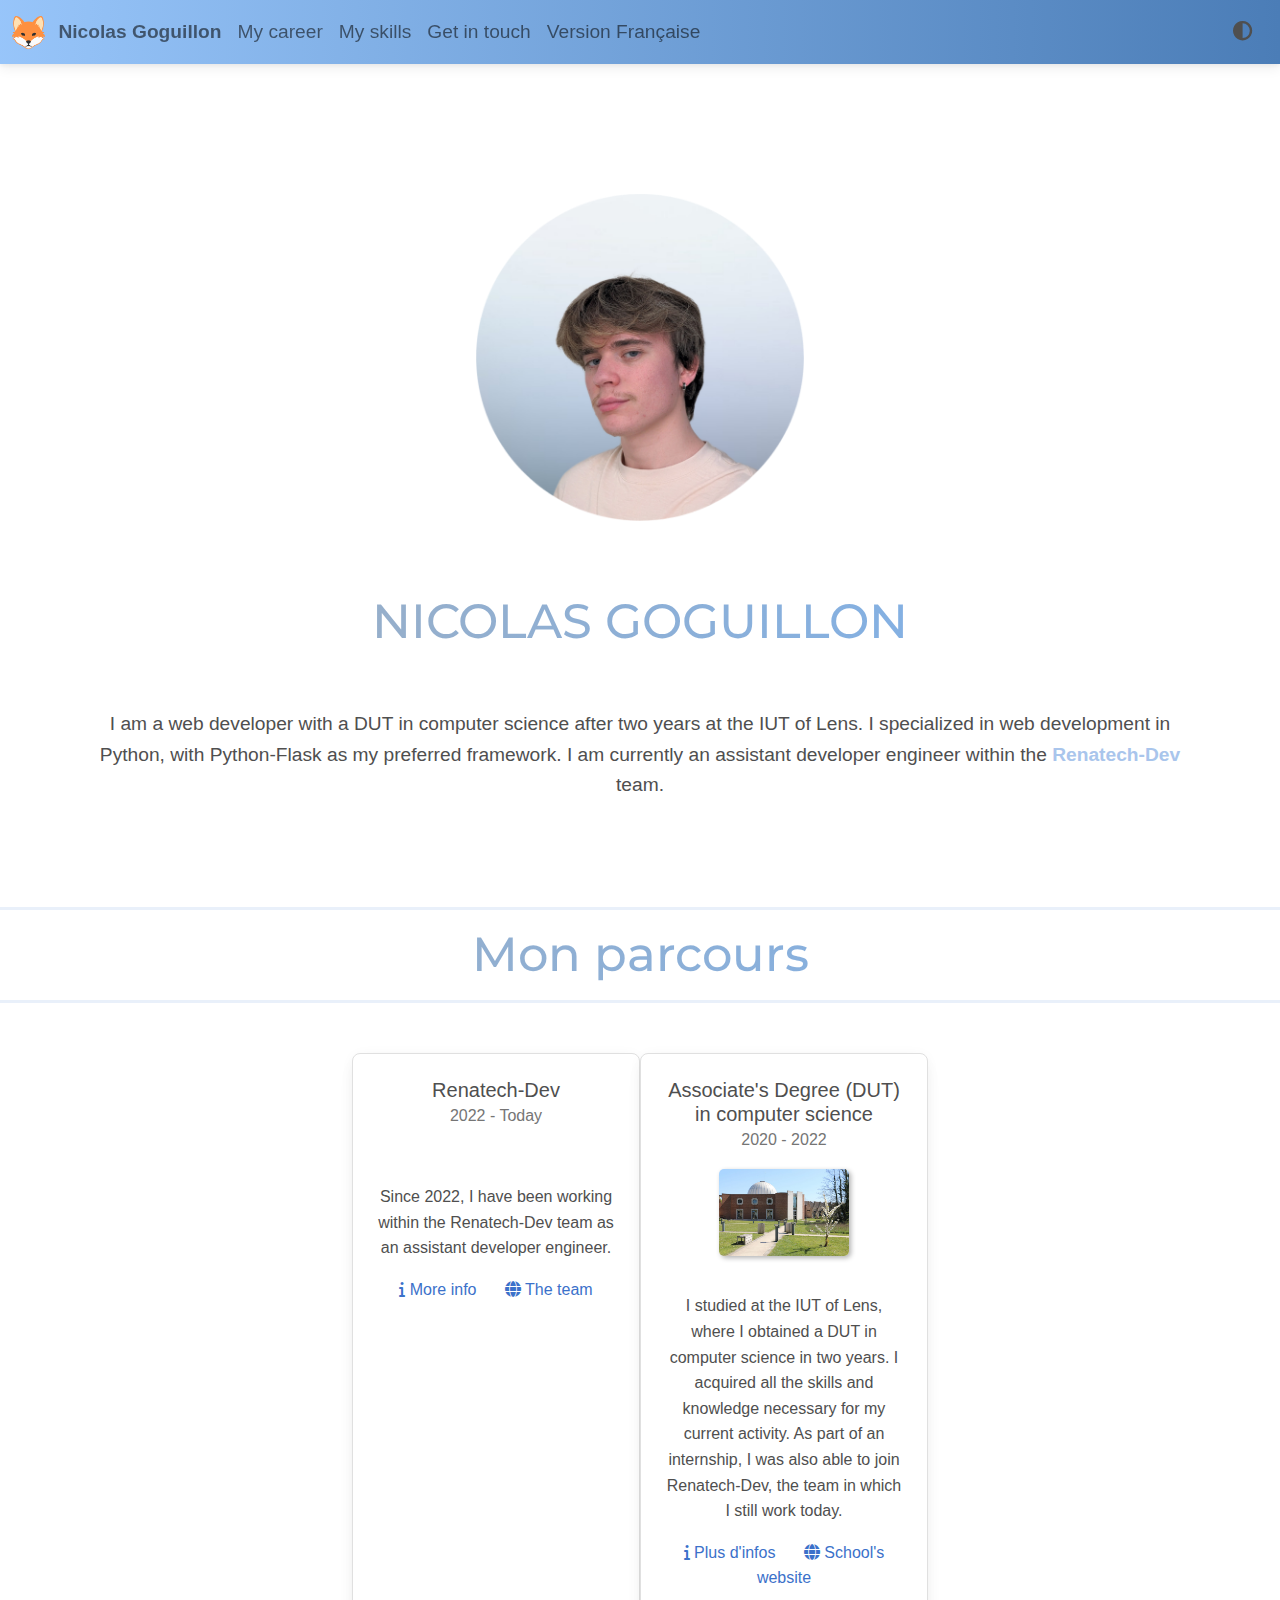
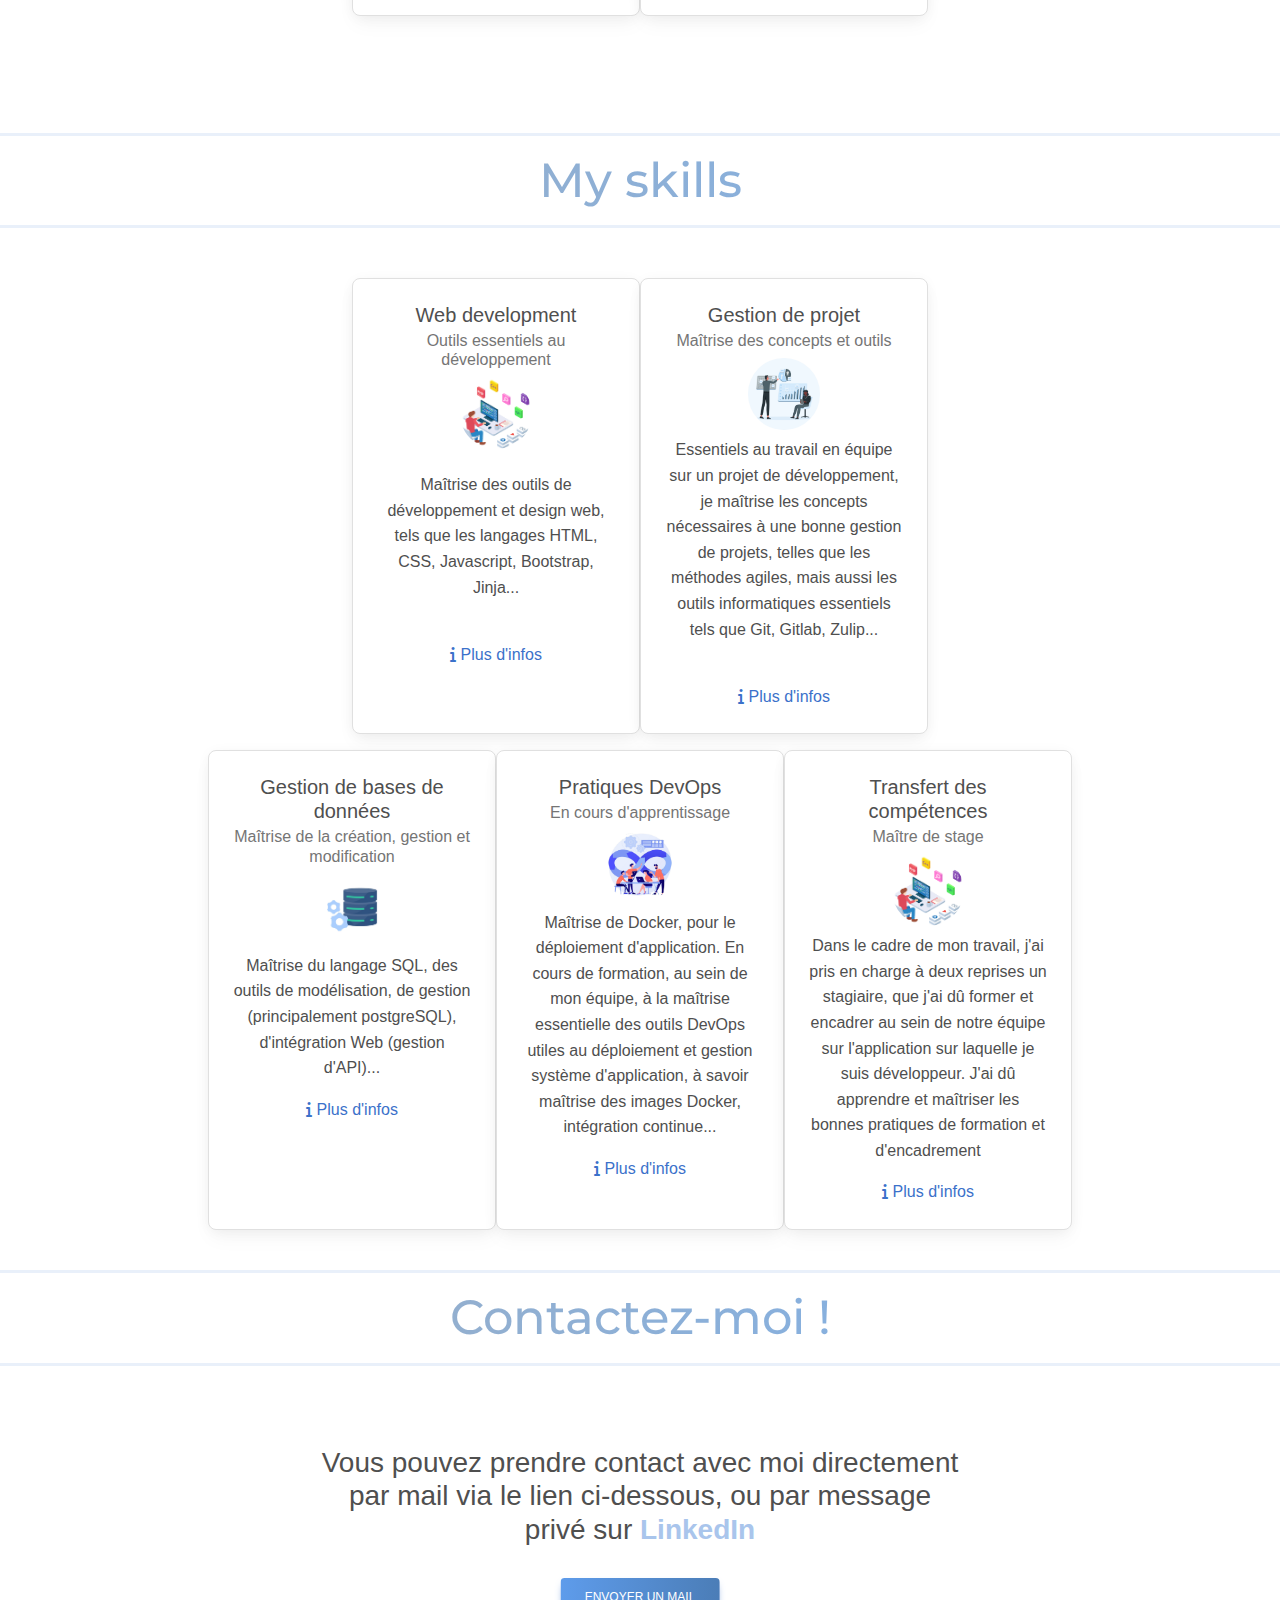
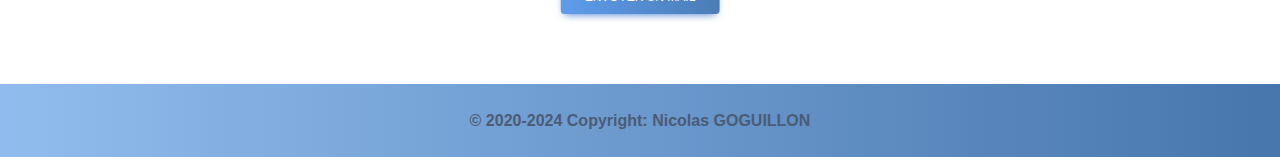
==== english.html @ 95975f34 "locked english" ====
<!doctype html>
<html lang="en">
<head>
    
        <!-- Required meta tags -->
        <meta charset="utf-8">
        <meta name="viewport" content="width=device-width, initial-scale=1, shrink-to-fit=no">
        <link rel="shortcut icon" type="image/x-icon" href="/portfolio/images/iconfox1.png">
        <link rel="stylesheet" type="text/css" href="/portfolio/static/css/index.css">
        <link rel="preconnect" href="https://fonts.googleapis.com">
        <link rel="preconnect" href="https://fonts.gstatic.com" crossorigin>
        <link href="https://fonts.googleapis.com/css2?family=Montserrat&display=swap" rel="stylesheet">


        
            <!-- Bootstrap CSS -->
            <link rel="stylesheet" href="https://cdn.jsdelivr.net/npm/bootstrap@4.6.1/dist/css/bootstrap.min.css" integrity="sha384-zCbKRCUGaJDkqS1kPbPd7TveP5iyJE0EjAuZQTgFLD2ylzuqKfdKlfG/eSrtxUkn" crossorigin="anonymous">
            <link rel="stylesheet" href="https://cdnjs.cloudflare.com/ajax/libs/font-awesome/6.0.0/css/all.min.css"/>
            <link rel="stylesheet" id="cssCaller" href="/portfolio/static/css/mdb.min.css"/>

            <script>
                function getPreferredColorScheme() {
                    var elements = document.getElementsByClassName("color-list");

                    if (window.matchMedia && window.matchMedia('(prefers-color-scheme: dark)').matches) {
                        return 'dark';
                    } else {
                        return 'light';
                    }
                }

                var colorScheme = getPreferredColorScheme();
                var link = document.getElementById("link-theme");
                if (colorScheme === "dark") {
                    document.getElementById("cssCaller").href = "/portfolio/static/css/mdb.dark.min.css";
                } else {
                    document.getElementById("cssCaller").href = "/portfolio/static/css/mdb.min.css";

                }

            </script>



        

        <title>Nicolas Goguillon</title>
    
</head>
<body>
<!-- Your page content -->

    <!-- Navbar -->
    <nav class="navbar navbar-expand-lg navbar-light bg-light gradient-custom sticky-top ">
        <!-- Container wrapper -->
        <div class="container-fluid">
            <!-- Toggle button -->
            <button
                    class="navbar-toggler"
                    type="button"
                    data-mdb-toggle="collapse"
                    data-mdb-target="#navbarSupportedContent"
                    aria-controls="navbarSupportedContent"
                    aria-expanded="false"
                    aria-label="Toggle navigation"
            >
                <i class="fas fa-bars"></i>
            </button>

            <!-- Collapsible wrapper -->
            <div class="collapse navbar-collapse" id="navbarSupportedContent">
                <!-- Navbar brand -->

                <!-- Left links -->
                <img src="/portfolio/images/iconfox1.png"
                     height="15"
                     alt="MDB Logo"
                     loading="lazy"
                     style="width: 2em; height: auto; padding-right: 5px;"
                />
                <ul class="navbar-nav me-auto mb-2 mb-lg-0">

                    <li class="nav-item">
                        <a class="nav-link" href="#" style="font-weight: bold">Nicolas Goguillon</a>
                    </li>
                    <li class="nav-item">
                        <a class="nav-link" href="#projects">My career</a>
                    </li>
                    <li class="nav-item">
                        <a class="nav-link" href="#team">My skills</a>
                    </li>
                    <li class="nav-item">
                        <a class="nav-link" href="#contact">Get in touch</a>
                    </li>
                    <li class="nav-item">
                        <a class="nav-link" href="/">Version Française</a>
                    </li>


                </ul>


            </div>
            <!-- Collapsible wrapper -->

            <!-- Right elements -->
            <div class="d-flex align-items-center">
                <a class="text-reset me-3" id="link-theme" onclick="toggleGlobalTheme()">
                    <i class="fas fa-circle-half-stroke"></i>
                </a>

                
            </div>
            <!-- Right elements -->
        </div>
        <!-- Container wrapper -->
    </nav>
    <!-- Navbar -->




    <div class="mb-8" id="landscape-spacing"></div>
    <div class="container rdev-containers d-flex flex-column justify-content-center mb-6" id="rdev-prez">
        <div class="bloc_message">
            
                
            
        </div>
        <div class="container rdev-containers d-flex flex-column justify-content-center mb-2"
             id="rdev-prez-translucent">
            
            <img
                    src="/portfolio/images/profile.png"
                    height="15"
                    alt="MDB Logo"
                    loading="lazy"
                    class="mb-7 d-flex justify-content-center"
                    id="translucent-logo"
                    style="width: 30%; height: auto; margin-left: auto; margin-right: auto;"
            />


        </div>


        <h2 class="gradient-custom-text title-rdev" id="nomtitre" style="text-align:center; width:auto">NICOLAS GOGUILLON</h2>

        <div class="card-body" id="prez-text">I am a web developer with a DUT in computer science after two years at the IUT of Lens. I specialized in web development in Python, with Python-Flask as my preferred framework. I am currently an assistant developer engineer within the <a
            href="https://dev.renatech.org" style="font-weight: bold; color: #A9C5EC" target="_blank">Renatech-Dev</a> team. 
        </div>
        
    </div>

    <script>

        function toggleGlobalTheme() {
            let userPreference = getPreferredColorScheme();
            var elements = document.getElementsByClassName("color-list");

            if (document.getElementById("cssCaller").href === "https://goguillonnicolas.github.io/portfolio/static/css/mdb-auto.css" || document.getElementById("cssCaller").href === "/portfolio/static/css/mdb-auto.css") {
                if (userPreference === "light") {
                    document.getElementById("cssCaller").href = "/portfolio/static/css/mdb.dark.min.css";
                    for (var k = 0; k < elements.length; k++) {
                        elements[k].style.color = "white";
                    }

                } else {
                    document.getElementById("cssCaller").href = "/portfolio/static/css/mdb.min.css";
                    for (var l = 0; l < elements.length; l++) {
                        elements[l].style.color = "black";
                    }
                }
            } else if (document.getElementById("cssCaller").href === "https://goguillonnicolas.github.io/portfolio/static/css/mdb.dark.min.css" || document.getElementById("cssCaller").href === "/portfolio/static/css/mdb.dark.min.css") {
                document.getElementById("cssCaller").href = "/portfolio/static/css/mdb.min.css";
                for (var m = 0; m < elements.length; m++) {
                    elements[m].style.color = "black";
                }
            } else {
                document.getElementById("cssCaller").href = "/portfolio/static/css/mdb.dark.min.css";
                for (var n = 0; n < elements.length; n++) {
                    elements[n].style.color = "white";
                }
            }
        }

    </script>






    <!-- POPUPS PROJETS -->

    <div class="modal fade" id="repotech-details" tabindex="-1" aria-labelledby="RepotechDetailsLabel"
         aria-hidden="true">
        <div class="modal-dialog modal-dialog-centered modal-xl modal-dialog-scrollable">
            <div class="modal-content">
                <div class="modal-header">
                    <h5 class="modal-title" id="RepotechDetailsLabel">Renatech-Dev</h5>
                    <button type="button" class="btn-close" data-mdb-dismiss="modal" aria-label="Close"></button>
                </div>
                <div class="modal-body">
                  <h1 style="color: #A9C5EC;">Coming soon !</h1>  
                </div>
                <div class="modal-footer">
                    <button type="button" class="btn btn-secondary" data-mdb-dismiss="modal">Close</button>
                </div>
            </div>
        </div>
    </div>
    <div class="modal fade" id="coming-soon" tabindex="-1" aria-labelledby="RepotechDetailsLabel"
    aria-hidden="true">
    <div class="modal-dialog modal-dialog-centered modal-xl modal-dialog-scrollable">
        <div class="modal-content">
            <div class="modal-header">
                <h5 class="modal-title" id="comingsoon"></h5>
                <button type="button" class="btn-close" data-mdb-dismiss="modal" aria-label="Close"></button>
            </div>
            <div class="modal-body">
              <h1 style="color: #A9C5EC;">Coming soon !</h1>  
            </div>
            <div class="modal-footer">
                <button type="button" class="btn btn-secondary" data-mdb-dismiss="modal">Close</button>
            </div>
        </div>
    </div>
</div>
    
    <div class="modal fade" id="cross-video" tabindex="-1" aria-labelledby="CrossVideoLabel" aria-hidden="true">
        <div class="modal-dialog modal-dialog-centered modal-xl modal-dialog-scrollable">
            <div class="modal-content">
                <div class="modal-header">
                    <h5 class="modal-title" id="CrossVideoLabel">CROSS</h5>
                    <button type="button" class="btn-close" data-mdb-dismiss="modal" aria-label="Close"></button>
                </div>
                <div class="modal-body">
                    

                    <br><br>
                </div>
                <div class="modal-footer">
                    <button type="button" class="btn btn-secondary" data-mdb-dismiss="modal">Close</button>
                </div>
            </div>
        </div>
    </div>

    


   
    <div class="modal fade" id="publi-details" tabindex="-1" aria-labelledby="PubliDetailsLabel" aria-hidden="true">
        <div class="modal-dialog modal-dialog-centered modal-xl modal-dialog-scrollable">
            <div class="modal-content">
                <div class="modal-header">
                    <h5 class="modal-title" id="PubliDetailsLabel">DUT informatique</h5>
                    <button type="button" class="btn-close" data-mdb-dismiss="modal" aria-label="Close"></button>
                </div>
                <div class="modal-body">Coming soon !</div>
                <div class="modal-footer">
                    <button type="button" class="btn btn-secondary" data-mdb-dismiss="modal">Close</button>
                </div>
            </div>
        </div>
    </div>




    <div class="mb-4" id="projects">
        <!-- Gradient divider -->


        <!--Section: News of the day-->
        

        <!--Section: News of the day-->


    </div>
    <hr class="gradient">

    <h2 class="gradient-custom-text title-rdev" id="title-rdev" style="text-align:center; width:auto">Mon parcours</h2>
    <hr class="gradient">

    

    <div class="container rdev-containers d-flex flex-column justify-content-center" id="rdev-membres">
        <div class="card-deck d-flex flex-wrap justify-content-center">
            <div class="card border mb-3 member-card dark-mode-on-cards" style="width: 18rem;">
                <div class="card-body">
                    <h5 class="card-title member-title">Renatech-Dev</h5>
                    <h6 class="card-subtitle mb-2 text-muted member-subtitle">2022 - Today</h6>
                    <img class="projet-image" src="/portfolio/images/iemn.jpeg"
                         alt="">
                    <p class="card-text"><br>Since 2022, I have been working within the Renatech-Dev team as an assistant developer engineer.</p>
                    <a href="#repotech-details" class="card-link" target="_blank" data-mdb-toggle="modal"
                       data-mdb-target="#repotech-details"><i class="fas fa-info"></i> More info</a>
                       <a href="https://dev.renatech.org" class="card-link" target="_blank"><i class="fas fa-globe"></i> The team</a>
                </div>
            </div>
            <div class="card border mb-3 member-card dark-mode-on-cards" style="width: 18rem;">
                <div class="card-body">
                    <h5 class="card-title member-title">Associate's Degree (DUT) in computer science</h5>
                    <h6 class="card-subtitle mb-2 text-muted member-subtitle">2020 - 2022</h6>
                    <img class="projet-image" src="/portfolio/images/iut.jpg"
                         alt="Publis-HAL">
                    <p class="card-text"><br>I studied at the IUT of Lens, where I obtained a DUT in computer science in two years. I acquired all the skills and knowledge necessary for my current activity. As part of an internship, I was also able to join Renatech-Dev, the team in which I still work today.</p>
                    <a href="#publi-details" class="card-link" target="_blank" data-mdb-toggle="modal"
                       data-mdb-target="#publi-details"><i class="fas fa-info"></i> Plus d'infos</a>
                    <a href="https://www.iut-lens.univ-artois.fr/" class="card-link" target="_blank"><i class="fas fa-globe"></i> School's website</a>
                </div>
            </div>

            
            
        </div>
        

    </div>





    <div class="mb-4" id="team">
        <!-- Gradient divider -->
        <br><br><br>
    </div>
    <hr class="gradient">

    <h2 class="gradient-custom-text title-rdev" id="title-rdev" style="text-align:center; width:auto">My skills</h2>
    <hr class="gradient">

    <!--<div class="container">
        
        <br>
        <br>
        
        <h6 class="policeraleway">DEVELOPPEMENT WEB (HTML - CSS - Python - Javascript - PHP)</h6>
        <div class="containerskills">
          <div class="skills web"></div>
        </div>
        
        <br>
        <h6 class="policeraleway">BASE DE DONNEES (SQL)</h6>
        <div class="containerskills">
          <div class="skills sql"></div>
        </div>
        
        <br>
        <h6 class="policeraleway">SCRIPTS (PYTHON, BASH)</h6>
        <div class="containerskills">
          <div class="skills scripts"></div>
        </div>
        
        <br>
        <h6 class="policeraleway">ORIENTE OBJET (JAVA)</h6>
        <div class="containerskills">
          <div class="skills php"></div>
        </div>
        <br>
        <br>
        <br>
       
    </div> -->

    <div class="container rdev-containers d-flex flex-column justify-content-center" id="rdev-membres">
        <div class="card-deck d-flex flex-wrap justify-content-center">
            <div class="card border mb-3 member-card dark-mode-on-cards" style="width: 18rem;">
                <div class="card-body">
                    <h5 class="card-title member-title">Web development</h5>
                    <h6 class="card-subtitle mb-2 text-muted member-subtitle">Outils essentiels au développement</h6>
                    <img class="member-image rounded-circle"
                         src="/portfolio/images/webstatic.jpg" alt="">
                    <p class="card-text"><Main>Maîtrise des outils de développement et design web, tels que les langages HTML, CSS, Javascript, Bootstrap, Jinja...</Main></p><br>
                    <a href="#repotech-details" class="card-link" target="_blank" data-mdb-toggle="modal"
                       data-mdb-target="#coming-soon"><i class="fas fa-info"></i> Plus d'infos</a>

                </div>
            </div>
            <div class="card border dark-mode-on-cards mb-3 member-card" style="width: 18rem;">
                <div class="card-body">
                    <h5 class="card-title member-title">Gestion de projet</h5>
                    <h6 class="card-subtitle mb-2 text-muted member-subtitle">Maîtrise des concepts et outils</h6>
                    <img class="member-image rounded-circle" src="/portfolio/images/project management.png"
                         alt="">
                    <p class="card-text">Essentiels au travail en équipe sur un projet de développement, je maîtrise les concepts nécessaires à une bonne gestion de projets, telles que les méthodes agiles, mais aussi les outils informatiques essentiels tels que Git, Gitlab, Zulip...</p><br>
                    <a href="#repotech-details" class="card-link" target="_blank" data-mdb-toggle="modal"
                       data-mdb-target="#coming-soon"><i class="fas fa-info"></i> Plus d'infos</a>

                </div>
            </div>
            
        </div>
        <div class="card-deck d-flex flex-wrap justify-content-center">
            <div class="card border dark-mode-on-cards mb-3 member-card" style="width: 18rem;">
                <div class="card-body">
                    <h5 class="card-title member-title">Gestion de bases de données</h5>
                    <h6 class="card-subtitle mb-2 text-muted member-subtitle">Maîtrise de la création, gestion et modification
                    </h6>
                    <img class="member-image rounded-circle" src="/portfolio/images/databaseicon.avif"
                         alt="">
                    <p class="card-text">Maîtrise du langage SQL, des outils de modélisation, de gestion (principalement postgreSQL), d'intégration Web (gestion d'API)...</p>
                    <a href="#repotech-details" class="card-link" target="_blank" data-mdb-toggle="modal"
                       data-mdb-target="#coming-soon"><i class="fas fa-info"></i> Plus d'infos</a>

                </div>
            </div>

            <div class="card border dark-mode-on-cards mb-3 member-card" style="width: 18rem;">
                <div class="card-body">
                    <h5 class="card-title member-title">Pratiques DevOps</h5>
                    <h6 class="card-subtitle mb-2 text-muted member-subtitle">En cours d'apprentissage</h6>
                    <img class="member-image rounded-circle"
                         src="/portfolio/images/DevOps.jpg" alt="">
                    <p class="card-text">Maîtrise de Docker, pour le déploiement d'application. En cours de formation, au sein de mon équipe, à la maîtrise essentielle des outils DevOps utiles au déploiement et gestion système d'application, à savoir maîtrise des images Docker, intégration continue...</p>
                    <a href="#" class="card-link" target="_blank" data-mdb-toggle="modal"
                       data-mdb-target="#coming-soon"><i class="fas fa-info"></i> Plus d'infos</a>

                </div>
            </div>

            <div class="card border dark-mode-on-cards mb-3 member-card" style="width: 18rem;">
                <div class="card-body">
                    <h5 class="card-title member-title">Transfert des compétences</h5>
                    <h6 class="card-subtitle mb-2 text-muted member-subtitle">Maître de stage</h6>
                    <img class="member-image rounded-circle"
                         src="/portfolio/images/webstatic.jpg" alt="">
                    <p class="card-text">Dans le cadre de mon travail, j'ai pris en charge à deux reprises un stagiaire, que j'ai dû former et encadrer au sein de notre équipe sur l'application sur laquelle je suis développeur. J'ai dû apprendre et maîtriser les bonnes pratiques de formation et d'encadrement </p>
                    <a href="#repotech-details" class="card-link" target="_blank" data-mdb-toggle="modal"
                       data-mdb-target="#coming-soon"><i class="fas fa-info"></i> Plus d'infos</a>

                </div>
            </div>
            



        </div>











































    <div class="card-deck d-flex flex-wrap justify-content-center">

         

            



        </div>

    </div>

    <!-- Buttons trigger collapse -->
    

    <div class="mb-4" id="contact">
        <!-- Gradient divider -->
    </div>
    <hr class="gradient">

    <h2 class="gradient-custom-text title-rdev" id="title-rdev" style="text-align:center; width:auto">Contactez-moi !</h2>
    <hr class="gradient">
    <div class="mb-8"></div>
    <h3 id="sendmailtext">Vous pouvez prendre contact avec moi directement par mail via le lien ci-dessous, ou par message privé sur <a
        href="https://www.linkedin.com/in/nicolas-goguillon/" style="font-weight: bold; color: #A9C5EC" target="_blank">LinkedIn</a>

        <br>              
</h3>

            <a
                class="btn btn-primary expandable-members position-relative top-50 start-50 translate-middle gradient-custom"
                href="mailto:nicolas.goguillon@iemn.fr"
                role="button"
                aria-expanded="false"
                aria-controls="collapseExample"
        >
            Envoyer un mail
        </a>

        <br><br><br>
    </div>


    <!-- Footer -->
    <footer class="text-center text-lg-start bg-opacity-10 text-muted gradient-custom-footer">
        <!-- Section: Social media -->
        <section class="d-flex justify-content-center justify-content-lg-between">
            <!-- Left -->
            <div class="me-5 d-none d-lg-block">
            </div>
            <!-- Left -->

            <!-- Right -->
            <div>

            </div>
            <!-- Right -->
        </section>
        <!-- Section: Social media -->

    

        <!-- Copyright -->
        <div class="text-center p-4 footertext" style="background-color: rgba(0, 0, 0, 0.05);">
           <strong> © 2020-2024 Copyright: Nicolas GOGUILLON </strong>
        </div>
        <!-- Copyright -->
    </footer>
    <!-- Footer -->



    <!-- Optional JavaScript -->
    <script src="https://cdn.jsdelivr.net/npm/jquery@3.5.1/dist/jquery.min.js" integrity="sha256-9/aliU8dGd2tb6OSsuzixeV4y/faTqgFtohetphbbj0=" crossorigin="anonymous"></script>
        <script src="https://cdn.jsdelivr.net/npm/popper.js@1.16.1/dist/umd/popper.min.js" integrity="sha384-9/reFTGAW83EW2RDu2S0VKaIzap3H66lZH81PoYlFhbGU+6BZp6G7niu735Sk7lN" crossorigin="anonymous"></script>
        <script src="https://cdn.jsdelivr.net/npm/bootstrap@4.6.1/dist/js/bootstrap.min.js" integrity="sha384-VHvPCCyXqtD5DqJeNxl2dtTyhF78xXNXdkwX1CZeRusQfRKp+tA7hAShOK/B/fQ2" crossorigin="anonymous"></script>
    <script type="text/javascript" src="/portfolio/static/js/mdb.min.js"></script>
    <sript src="/portfolio/static/js/index.js"></sript>


    <script src="/portfolio/static/js/index.js"></script>

</body>
</html>
---- portfolio/static/css/index.css ----
body {
  font-family: 'Montserrat', sans-serif;
}

h1 {
    color : blue;
}

#nomtitre {
    font-size: 3.5em;
}

.rdev-icon-navbar {
    max-width : 22px;
    margin: auto;
}

.rdev-prez {
    font-size : 1.5em;
    margin-top : 100px !important;
    width: 50% !important;
}

.rdev-containers {
    margin-top : 50px !important;
}

.rdev-containers-titles {
    font-size : 1.5em;
    margin-bottom : 50px;
    text-align : center;
}

.member-image {
    width : 30%;
    /*margin : 5% 25% 5% 25%;*/
    vertical-align : baseline;
}

/*.member-title {
    width : 70%
}

.member-subtitle {
    width : 70%
}*/

.member-card {
    text-align: center;
}

.expandable-members {

}

.title-rdev {
    font-size : 4em;
    /*margin-bottom : 50px;*/
    text-align : center;
    font-family: 'Montserrat', sans-serif;
}

hr.gradient {
  height: 3px;
  border: none;
background-color: #A9C5EC;

}

.modal-body p {
    text-align: center;
}

.projet-image {
    width : 55%;
    margin : 5% 10% 5% 10%;
    border-radius: 5px;
    box-shadow: 2px 2px 5px rgba(0, 0, 0, 0.3);
}

.projet-image-details {
    width : 50%;
    margin : 5% 25% 5% 25%;
    border-radius: 5px;
    box-shadow: 2px 2px 5px rgba(0, 0, 0, 0.3);
}

#rdev-projets {
    text-align: justify;
}

.project-card-rdev {
    padding: 1.5%
}

#prez-text {
    font-size : 1.2em;
    margin-top : 50px;
    margin-bottom : 50px;
    text-align : center;
}

#prez-card {
    border : 0 !important;
    background-color: transparent !important;
}

/*#news-text {
    border-radius: 5px;
    border: 3px solid red;
}

#news-img {
    border-radius: 5px;
    border: 3px solid red;
}*/

.navbar {
  min-height: 40px;
    font-size: 1.2em;
}

.separator {
    border: 5px;
}

#cross-video {
    width : 60%;
    height: auto;
    border-radius: 5px;
    margin: 0 20% 0 20%;
}

#video-frame {
    border-radius: 5px;
    box-shadow: 3px 3px 6px rgba(0, 0, 0, 0.3);
}


.stat-list {
    width : 40%;
    margin: 0 30% 0 30%;
}

@media screen and (orientation: portrait) {

    .stat-list {
        width : 90%;
        margin: 0 5% 0 5%;
    }


    #prez-img {
        width : 100%;
        margin-left: auto;
        margin-right: auto;
        margin-bottom : 5%;
    }

    #landscape-spacing {
        display : none;
    }

    #translucent-logo {
        width: 100%; height: auto; margin-left: auto; margin-right: auto;
    }

    .title-rdev {
        font-size : 2em;
        /*margin-bottom : 50px;*/
        text-align : center;
        font-family: 'Montserrat', sans-serif;
    }

        hr.hr-text {
      position: relative;
        border: none;
        height: 1px;
        background: #252525;
        font-size: 1.4em;
        text-align: center;

    }

    hr.hr-text::before {
        content: attr(data-content);
        display: inline-block;
        background: #fff;
        font-size: 1.4rem;
        text-align: center;
        color: #252525;
        border-radius: 30rem;
        padding: 0.2rem 2rem;
        position: absolute;
        top: 50%;
        left: 50%;
        transform: translate(-50%, -50%);

    }

    .projet-image-details {
        width : 90%;
        margin : 5% 5% 5% 5%;
        border-radius: 5px;
        box-shadow: 2px 2px 5px rgba(0, 0, 0, 0.3);
    }

}

/* styles pour l'affichage en mode paysage */
@media screen and (orientation: landscape) {
    #prez-img {
        width : 65%;
        margin-left: auto;
        margin-right: auto;
        margin-bottom : 5%;
    }

    #title-rdev {
        font-size : 5em;
        /*margin-bottom : 50px;*/
        text-align : center;
        font-family: 'Montserrat', sans-serif;
    }

    #translucent-logo {
        width: 50%; height: auto; margin-left: auto; margin-right: auto;
    }

    hr.hr-text {
      position: relative;
        border: none;
        height: 1px;
        background: #252525;
        font-size: 3em;
                text-align: center;

    }

    hr.hr-text::before {
        content: attr(data-content);
        display: inline-block;
        background: #fff;
        font-size: 3rem;
        color: #252525;
        border-radius: 30rem;
        padding: 0.2rem 2rem;
        position: absolute;
        top: 50%;
        left: 50%;
        transform: translate(-50%, -50%);
                text-align: center;

    }
}






/*gradient properties*/
.gradient-custom {
    /* fallback for old browsers */
    background: #accbee;

    /* Chrome 10-25, Safari 5.1-6 */
    background: -webkit-linear-gradient(to right,  rgba(109, 174, 249, 0.7), #4b7db7);

    /* W3C, IE 10+/ Edge, Firefox 16+, Chrome 26+, Opera 12+, Safari 7+ */
    background: linear-gradient(to right, rgba(109, 174, 249, 0.7), #4b7db7)
  }

.gradient-custom-text {
    /* Définition du gradient */
    background: linear-gradient(to right, #A0AEBE, rgb(122, 177, 239));
    -webkit-background-clip: text;
    -webkit-text-fill-color: transparent;

    /* Définition de la couleur du texte pour les navigateurs qui ne prennent pas en charge la propriété background-clip */
    color: #fff;
    font-size: 3rem !important;
}

.gradient-custom-footer {
    /* fallback for old browsers */
    background: #7ab1ef;

    /* Chrome 10-25, Safari 5.1-6 */
    background: -webkit-linear-gradient(to right, rgba(109, 174, 249, 0.7), #4b7db7);

    /* W3C, IE 10+/ Edge, Firefox 16+, Chrome 26+, Opera 12+, Safari 7+ */
    background: linear-gradient(to right,  rgba(109, 174, 249, 0.7), #4b7db7)
  }




/*dark properties*/

@media (prefers-color-scheme: dark) {
    .dark-mode-on-cards {
        --mdb-bg-opacity:1;background-color:transparent!important
    }

    .dark-mode-on-footer {
        --mdb-bg-opacity:0.1
    }

}

#sendmail {
    text-align : center;
    width : 20%;
    margin: 50px auto;
}

#sendmailtext {
    text-align : center;
    width : 50%;
    margin: 50px auto;
}


* {box-sizing: border-box}

.containerskills {
  width: 65%;
  background-color: #ddd;
  border-radius:10px;
  height: 15px;
  margin-left: auto;
  margin-right: auto;
}

.skills{border-radius: 10px;}

.web {width: 90%; background-color: #A4C3EA;height: 100%;}
.sql {width: 80%; background-color: #5B80B6;height: 15px;}
.scripts {width: 70%; background-color: #A4C3EA;height: 15px;}
.php {width: 60%; background-color: #5B80B6;height: 15px;}

.policeraleway{
    text-align: center;
    color: #ddd !important
    ;
}

.footertext {
    color: #4B5C75;
}
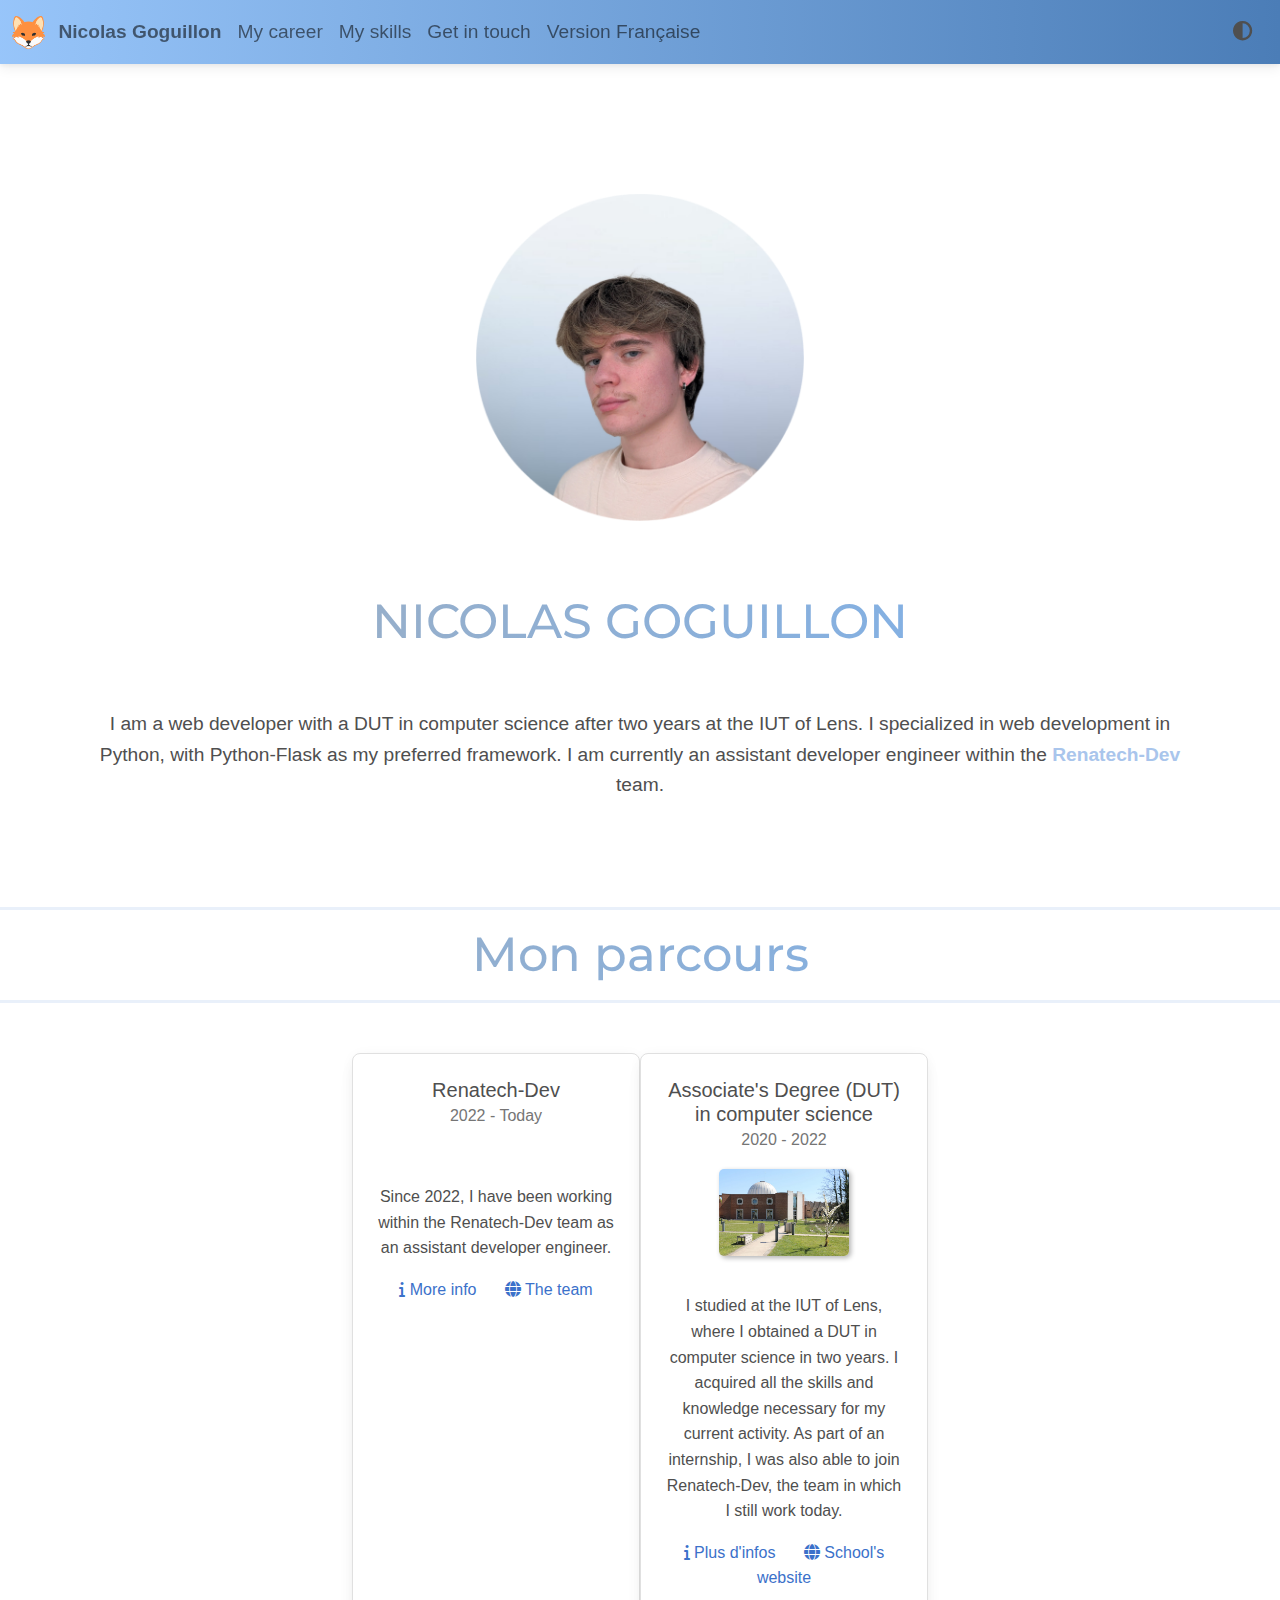
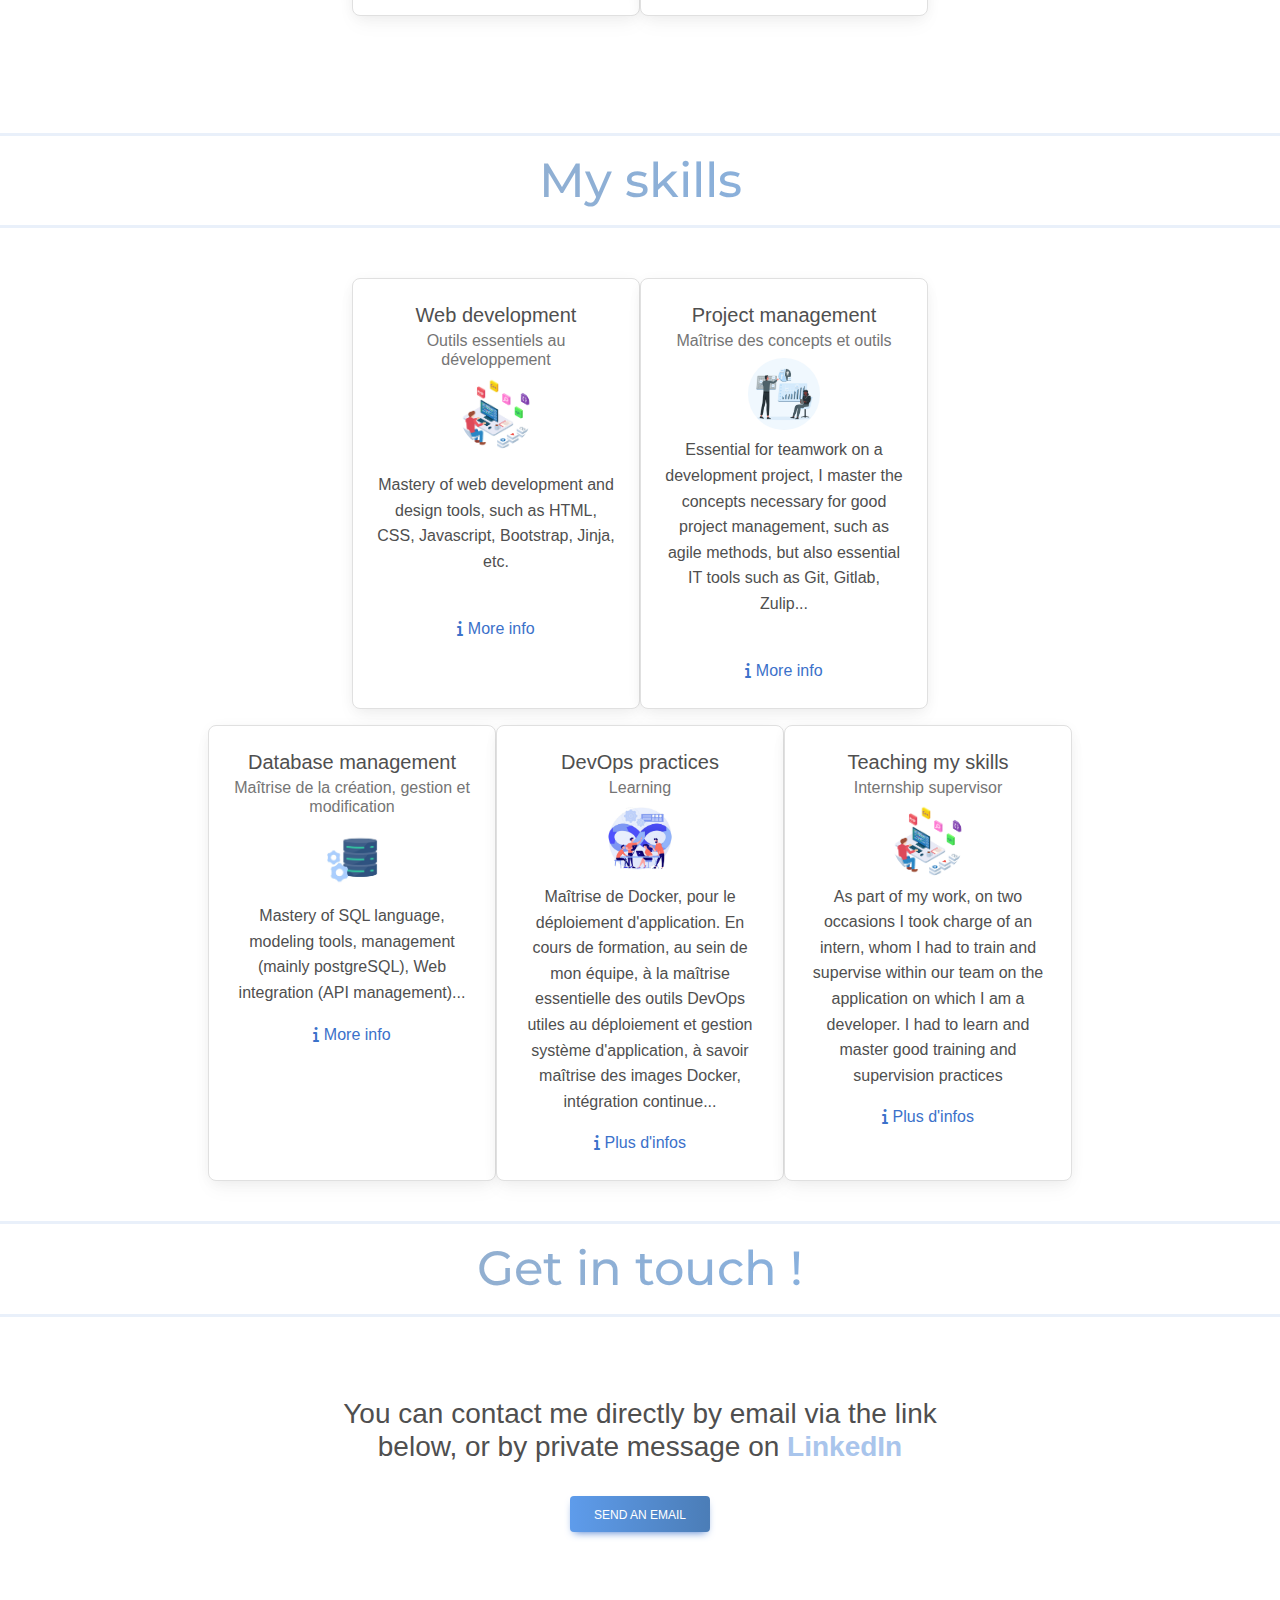
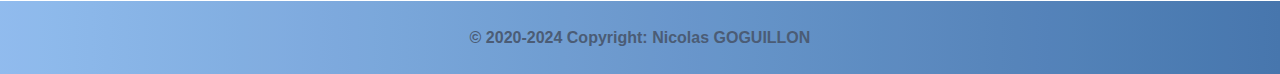
==== commit aceb22f3: "english done" ====
--- a/english.html
+++ b/english.html
@@ -375,21 +375,21 @@
                     <h6 class="card-subtitle mb-2 text-muted member-subtitle">Outils essentiels au développement</h6>
                     <img class="member-image rounded-circle"
                          src="/portfolio/images/webstatic.jpg" alt="">
-                    <p class="card-text"><Main>Maîtrise des outils de développement et design web, tels que les langages HTML, CSS, Javascript, Bootstrap, Jinja...</Main></p><br>
+                    <p class="card-text"><Main>Mastery of web development and design tools, such as HTML, CSS, Javascript, Bootstrap, Jinja, etc.</Main></p><br>
                     <a href="#repotech-details" class="card-link" target="_blank" data-mdb-toggle="modal"
-                       data-mdb-target="#coming-soon"><i class="fas fa-info"></i> Plus d'infos</a>
+                       data-mdb-target="#coming-soon"><i class="fas fa-info"></i> More info</a>
 
                 </div>
             </div>
             <div class="card border dark-mode-on-cards mb-3 member-card" style="width: 18rem;">
                 <div class="card-body">
-                    <h5 class="card-title member-title">Gestion de projet</h5>
+                    <h5 class="card-title member-title">Project management</h5>
                     <h6 class="card-subtitle mb-2 text-muted member-subtitle">Maîtrise des concepts et outils</h6>
                     <img class="member-image rounded-circle" src="/portfolio/images/project management.png"
                          alt="">
-                    <p class="card-text">Essentiels au travail en équipe sur un projet de développement, je maîtrise les concepts nécessaires à une bonne gestion de projets, telles que les méthodes agiles, mais aussi les outils informatiques essentiels tels que Git, Gitlab, Zulip...</p><br>
+                    <p class="card-text">Essential for teamwork on a development project, I master the concepts necessary for good project management, such as agile methods, but also essential IT tools such as Git, Gitlab, Zulip...</p><br>
                     <a href="#repotech-details" class="card-link" target="_blank" data-mdb-toggle="modal"
-                       data-mdb-target="#coming-soon"><i class="fas fa-info"></i> Plus d'infos</a>
+                       data-mdb-target="#coming-soon"><i class="fas fa-info"></i> More info</a>
 
                 </div>
             </div>
@@ -398,22 +398,22 @@
         <div class="card-deck d-flex flex-wrap justify-content-center">
             <div class="card border dark-mode-on-cards mb-3 member-card" style="width: 18rem;">
                 <div class="card-body">
-                    <h5 class="card-title member-title">Gestion de bases de données</h5>
+                    <h5 class="card-title member-title">Database management</h5>
                     <h6 class="card-subtitle mb-2 text-muted member-subtitle">Maîtrise de la création, gestion et modification
                     </h6>
                     <img class="member-image rounded-circle" src="/portfolio/images/databaseicon.avif"
                          alt="">
-                    <p class="card-text">Maîtrise du langage SQL, des outils de modélisation, de gestion (principalement postgreSQL), d'intégration Web (gestion d'API)...</p>
+                    <p class="card-text">Mastery of SQL language, modeling tools, management (mainly postgreSQL), Web integration (API management)...</p>
                     <a href="#repotech-details" class="card-link" target="_blank" data-mdb-toggle="modal"
-                       data-mdb-target="#coming-soon"><i class="fas fa-info"></i> Plus d'infos</a>
+                       data-mdb-target="#coming-soon"><i class="fas fa-info"></i> More info</a>
 
                 </div>
             </div>
 
             <div class="card border dark-mode-on-cards mb-3 member-card" style="width: 18rem;">
                 <div class="card-body">
-                    <h5 class="card-title member-title">Pratiques DevOps</h5>
-                    <h6 class="card-subtitle mb-2 text-muted member-subtitle">En cours d'apprentissage</h6>
+                    <h5 class="card-title member-title">DevOps practices</h5>
+                    <h6 class="card-subtitle mb-2 text-muted member-subtitle">Learning</h6>
                     <img class="member-image rounded-circle"
                          src="/portfolio/images/DevOps.jpg" alt="">
                     <p class="card-text">Maîtrise de Docker, pour le déploiement d'application. En cours de formation, au sein de mon équipe, à la maîtrise essentielle des outils DevOps utiles au déploiement et gestion système d'application, à savoir maîtrise des images Docker, intégration continue...</p>
@@ -425,11 +425,11 @@
 
             <div class="card border dark-mode-on-cards mb-3 member-card" style="width: 18rem;">
                 <div class="card-body">
-                    <h5 class="card-title member-title">Transfert des compétences</h5>
-                    <h6 class="card-subtitle mb-2 text-muted member-subtitle">Maître de stage</h6>
+                    <h5 class="card-title member-title">Teaching my skills</h5>
+                    <h6 class="card-subtitle mb-2 text-muted member-subtitle">Internship supervisor</h6>
                     <img class="member-image rounded-circle"
                          src="/portfolio/images/webstatic.jpg" alt="">
-                    <p class="card-text">Dans le cadre de mon travail, j'ai pris en charge à deux reprises un stagiaire, que j'ai dû former et encadrer au sein de notre équipe sur l'application sur laquelle je suis développeur. J'ai dû apprendre et maîtriser les bonnes pratiques de formation et d'encadrement </p>
+                    <p class="card-text">As part of my work, on two occasions I took charge of an intern, whom I had to train and supervise within our team on the application on which I am a developer. I had to learn and master good training and supervision practices</p>
                     <a href="#repotech-details" class="card-link" target="_blank" data-mdb-toggle="modal"
                        data-mdb-target="#coming-soon"><i class="fas fa-info"></i> Plus d'infos</a>
 
@@ -503,10 +503,10 @@
     </div>
     <hr class="gradient">
 
-    <h2 class="gradient-custom-text title-rdev" id="title-rdev" style="text-align:center; width:auto">Contactez-moi !</h2>
+    <h2 class="gradient-custom-text title-rdev" id="title-rdev" style="text-align:center; width:auto">Get in touch !</h2>
     <hr class="gradient">
     <div class="mb-8"></div>
-    <h3 id="sendmailtext">Vous pouvez prendre contact avec moi directement par mail via le lien ci-dessous, ou par message privé sur <a
+    <h3 id="sendmailtext">You can contact me directly by email via the link below, or by private message on <a
         href="https://www.linkedin.com/in/nicolas-goguillon/" style="font-weight: bold; color: #A9C5EC" target="_blank">LinkedIn</a>
 
         <br>              
@@ -519,7 +519,7 @@
                 aria-expanded="false"
                 aria-controls="collapseExample"
         >
-            Envoyer un mail
+            Send an email
         </a>
 
         <br><br><br>
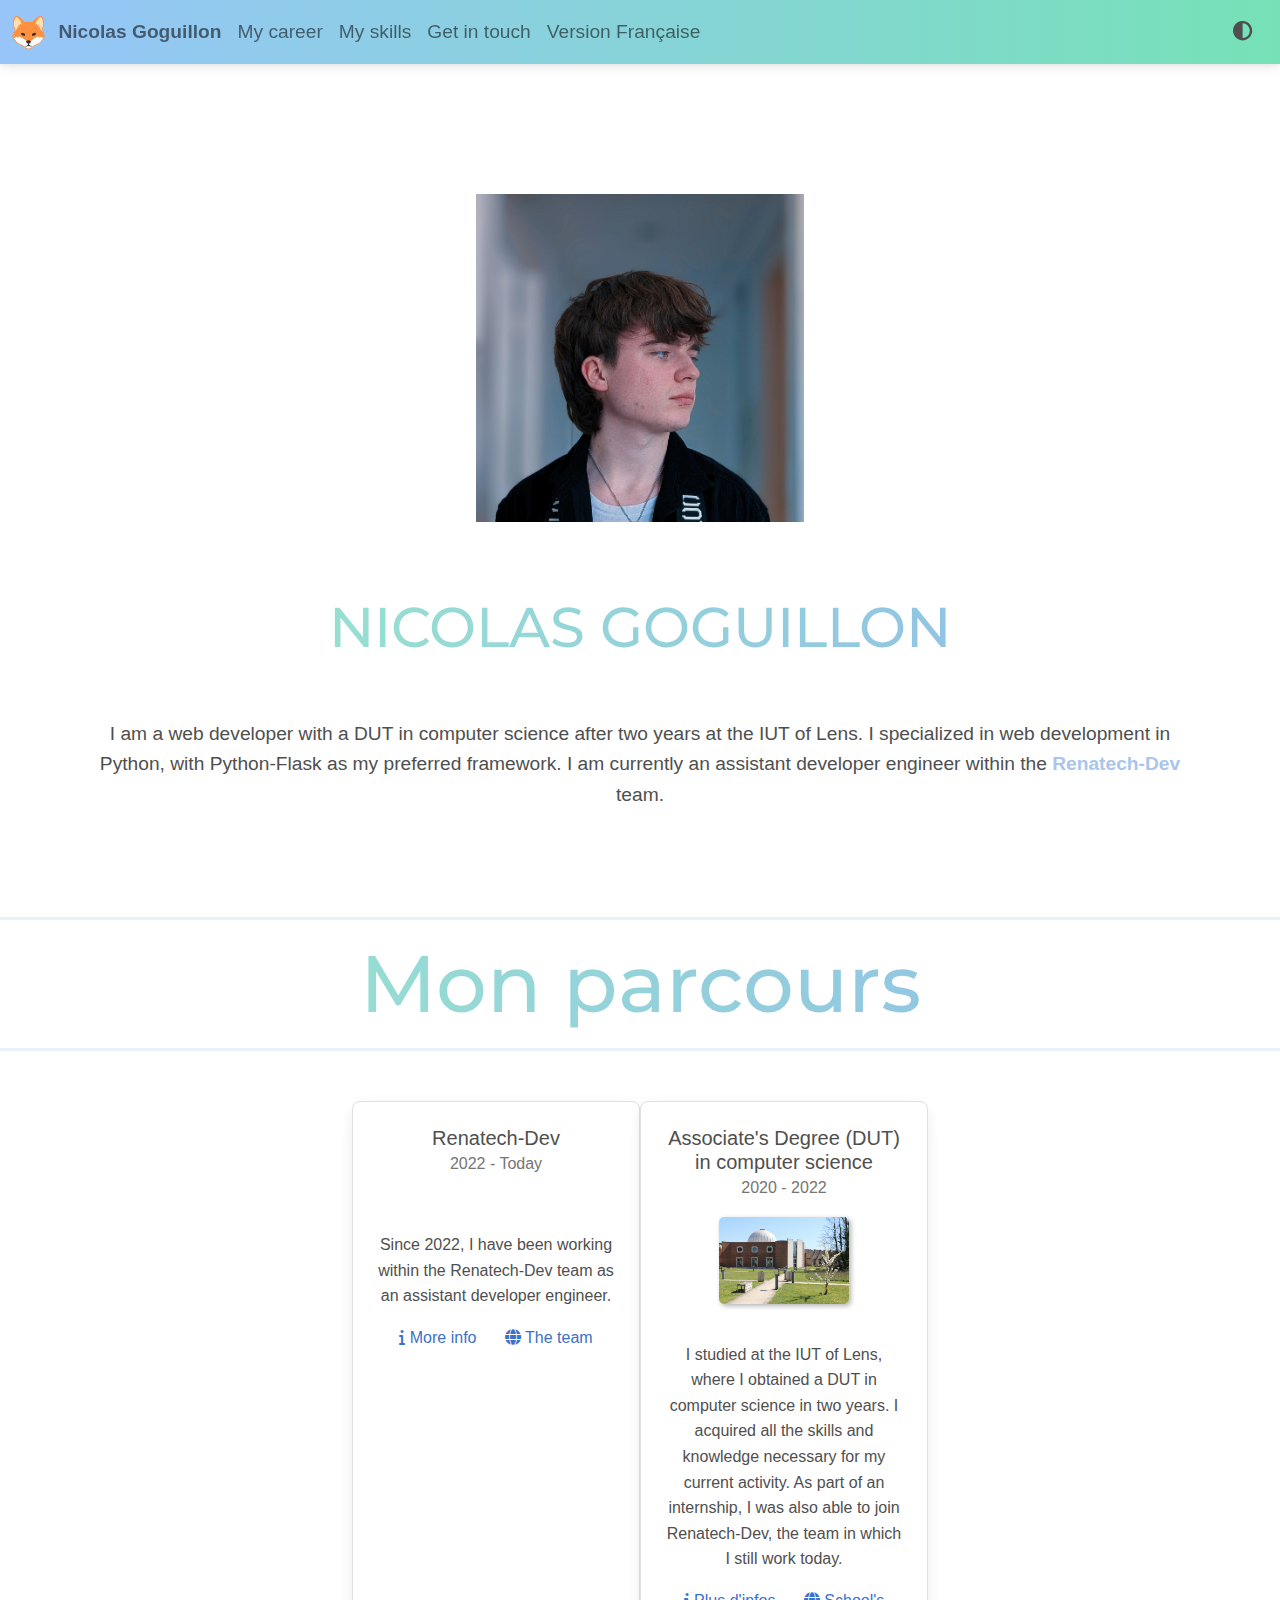
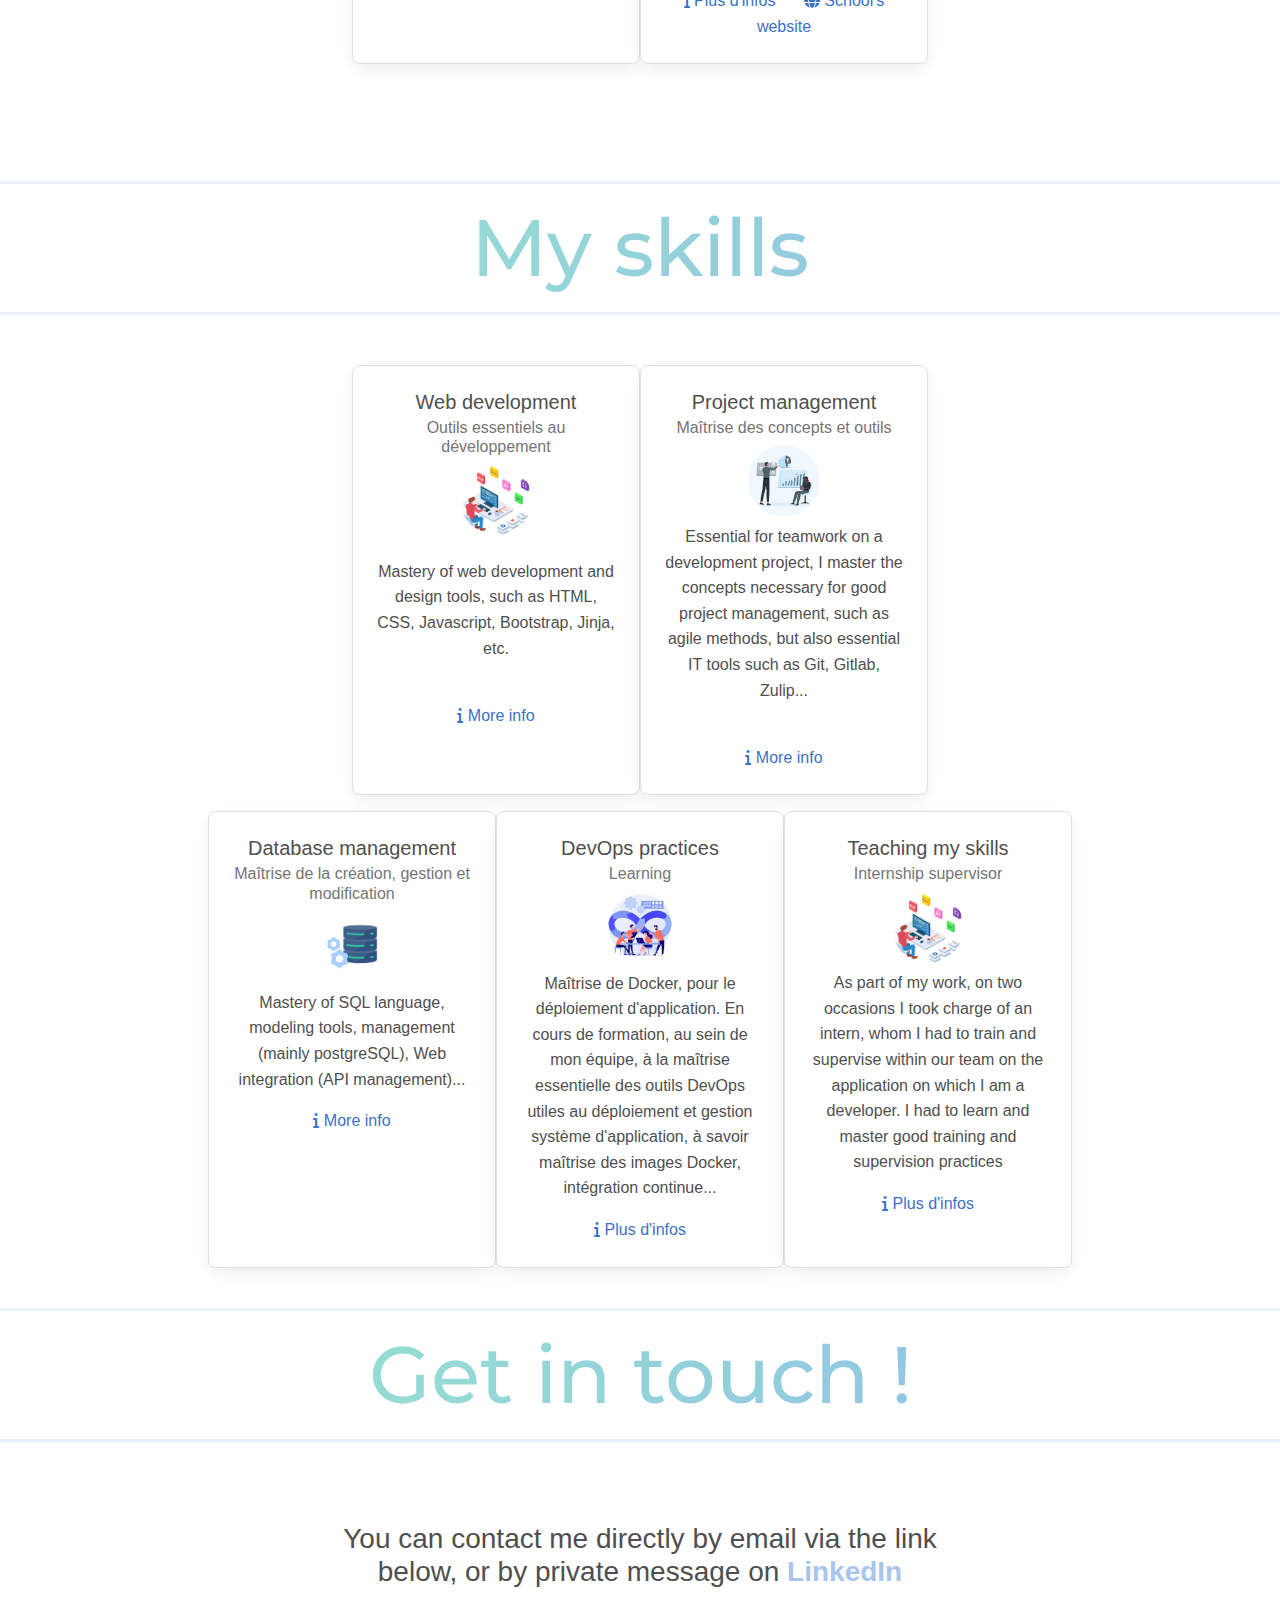
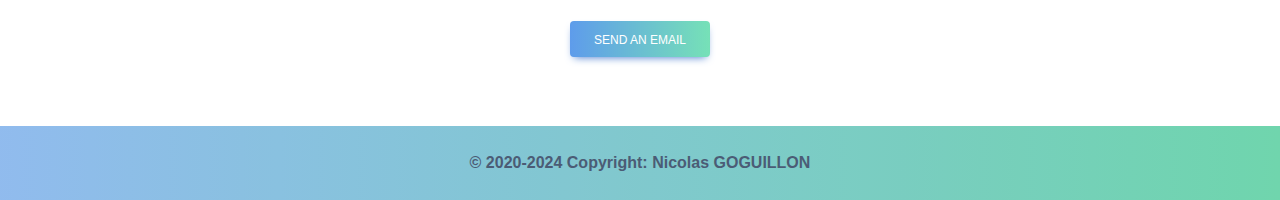
==== commit 4af128c2: "new profile" ====
--- a/english.html
+++ b/english.html
@@ -93,7 +93,7 @@
                         <a class="nav-link" href="#contact">Get in touch</a>
                     </li>
                     <li class="nav-item">
-                        <a class="nav-link" href="/">Version Française</a>
+                        <a class="nav-link" href="/portfolio/">Version Française</a>
                     </li>
 
 
@@ -131,7 +131,7 @@
              id="rdev-prez-translucent">
             
             <img
-                    src="/portfolio/images/profile.png"
+                    src="/portfolio/images/profile.jpg"
                     height="15"
                     alt="MDB Logo"
                     loading="lazy"
--- a/portfolio/static/css/index.css
+++ b/portfolio/static/css/index.css
@@ -1,353 +1,356 @@
 
 
 body {
-  font-family: 'Montserrat', sans-serif;
-}
-
-h1 {
-    color : blue;
-}
-
-#nomtitre {
-    font-size: 3.5em;
-}
-
-.rdev-icon-navbar {
-    max-width : 22px;
-    margin: auto;
-}
-
-.rdev-prez {
-    font-size : 1.5em;
-    margin-top : 100px !important;
-    width: 50% !important;
-}
-
-.rdev-containers {
-    margin-top : 50px !important;
-}
-
-.rdev-containers-titles {
-    font-size : 1.5em;
-    margin-bottom : 50px;
-    text-align : center;
-}
-
-.member-image {
-    width : 30%;
-    /*margin : 5% 25% 5% 25%;*/
-    vertical-align : baseline;
-}
-
-/*.member-title {
-    width : 70%
-}
-
-.member-subtitle {
-    width : 70%
-}*/
-
-.member-card {
-    text-align: center;
-}
-
-.expandable-members {
-
-}
-
-.title-rdev {
-    font-size : 4em;
-    /*margin-bottom : 50px;*/
-    text-align : center;
     font-family: 'Montserrat', sans-serif;
-}
-
-hr.gradient {
-  height: 3px;
-  border: none;
-background-color: #A9C5EC;
-
-}
-
-.modal-body p {
-    text-align: center;
-}
-
-.projet-image {
-    width : 55%;
-    margin : 5% 10% 5% 10%;
-    border-radius: 5px;
-    box-shadow: 2px 2px 5px rgba(0, 0, 0, 0.3);
-}
-
-.projet-image-details {
-    width : 50%;
-    margin : 5% 25% 5% 25%;
-    border-radius: 5px;
-    box-shadow: 2px 2px 5px rgba(0, 0, 0, 0.3);
-}
-
-#rdev-projets {
-    text-align: justify;
-}
-
-.project-card-rdev {
-    padding: 1.5%
-}
-
-#prez-text {
-    font-size : 1.2em;
-    margin-top : 50px;
-    margin-bottom : 50px;
-    text-align : center;
-}
-
-#prez-card {
-    border : 0 !important;
-    background-color: transparent !important;
-}
-
-/*#news-text {
-    border-radius: 5px;
-    border: 3px solid red;
-}
-
-#news-img {
-    border-radius: 5px;
-    border: 3px solid red;
-}*/
-
-.navbar {
-  min-height: 40px;
-    font-size: 1.2em;
-}
-
-.separator {
-    border: 5px;
-}
-
-#cross-video {
-    width : 60%;
-    height: auto;
-    border-radius: 5px;
-    margin: 0 20% 0 20%;
-}
-
-#video-frame {
-    border-radius: 5px;
-    box-shadow: 3px 3px 6px rgba(0, 0, 0, 0.3);
-}
-
-
-.stat-list {
-    width : 40%;
-    margin: 0 30% 0 30%;
-}
-
-@media screen and (orientation: portrait) {
-
-    .stat-list {
-        width : 90%;
-        margin: 0 5% 0 5%;
+  }
+  
+  h1 {
+      color : blue;
+  }
+  
+  #nomtitre {
+      font-size: 3.5em;
+  }
+  
+  .rdev-icon-navbar {
+      max-width : 22px;
+      margin: auto;
+  }
+  
+  .rdev-prez {
+      font-size : 1.5em;
+      margin-top : 100px !important;
+      width: 50% !important;
+  }
+  
+  .rdev-containers {
+      margin-top : 50px !important;
+  }
+  
+  .rdev-containers-titles {
+      font-size : 1.5em;
+      margin-bottom : 50px;
+      text-align : center;
+  }
+  
+  .member-image {
+      width : 30%;
+      /*margin : 5% 25% 5% 25%;*/
+      vertical-align : baseline;
+  }
+  
+  /*.member-title {
+      width : 70%
+  }
+  
+  .member-subtitle {
+      width : 70%
+  }*/
+  
+  .member-card {
+      text-align: center;
+  }
+  
+  .expandable-members {
+  
+  }
+  
+  .title-rdev {
+      font-size : 4em;
+      /*margin-bottom : 50px;*/
+      text-align : center;
+      font-family: 'Montserrat', sans-serif;
+  }
+  
+  hr.gradient {
+    height: 3px;
+    border: none;
+  background-color: #A9C5EC;
+  
+  }
+  
+  .modal-body p {
+      text-align: center;
+  }
+  
+  .projet-image {
+      width : 55%;
+      margin : 5% 10% 5% 10%;
+      border-radius: 5px;
+      box-shadow: 2px 2px 5px rgba(0, 0, 0, 0.3);
+  }
+  
+  .projet-image-details {
+      width : 50%;
+      margin : 5% 25% 5% 25%;
+      border-radius: 5px;
+      box-shadow: 2px 2px 5px rgba(0, 0, 0, 0.3);
+  }
+  
+  #rdev-projets {
+      text-align: justify;
+  }
+  
+  .project-card-rdev {
+      padding: 1.5%
+  }
+  
+  #prez-text {
+      font-size : 1.2em;
+      margin-top : 50px;
+      margin-bottom : 50px;
+      text-align : center;
+  }
+  
+  #prez-card {
+      border : 0 !important;
+      background-color: transparent !important;
+  }
+  
+  /*#news-text {
+      border-radius: 5px;
+      border: 3px solid red;
+  }
+  
+  #news-img {
+      border-radius: 5px;
+      border: 3px solid red;
+  }*/
+  
+  .navbar {
+    min-height: 40px;
+      font-size: 1.2em;
+  }
+  
+  .separator {
+      border: 5px;
+  }
+  
+  #cross-video {
+      width : 60%;
+      height: auto;
+      border-radius: 5px;
+      margin: 0 20% 0 20%;
+  }
+  
+  #video-frame {
+      border-radius: 5px;
+      box-shadow: 3px 3px 6px rgba(0, 0, 0, 0.3);
+  }
+  
+  
+  .stat-list {
+      width : 40%;
+      margin: 0 30% 0 30%;
+  }
+  
+  @media screen and (orientation: portrait) {
+  
+      .stat-list {
+          width : 90%;
+          margin: 0 5% 0 5%;
+      }
+  
+  
+      #prez-img {
+          width : 100%;
+          margin-left: auto;
+          margin-right: auto;
+          margin-bottom : 5%;
+      }
+  
+      #landscape-spacing {
+          display : none;
+      }
+  
+      #translucent-logo {
+          width: 100%; height: auto; margin-left: auto; margin-right: auto;
+      }
+  
+      .title-rdev {
+          font-size : 2em;
+          /*margin-bottom : 50px;*/
+          text-align : center;
+          font-family: 'Montserrat', sans-serif;
+      }
+  
+          hr.hr-text {
+        position: relative;
+          border: none;
+          height: 1px;
+          background: #252525;
+          font-size: 1.4em;
+          text-align: center;
+  
+      }
+  
+      hr.hr-text::before {
+          content: attr(data-content);
+          display: inline-block;
+          background: #fff;
+          font-size: 1.4rem;
+          text-align: center;
+          color: #252525;
+          border-radius: 30rem;
+          padding: 0.2rem 2rem;
+          position: absolute;
+          top: 50%;
+          left: 50%;
+          transform: translate(-50%, -50%);
+  
+      }
+  
+      .projet-image-details {
+          width : 90%;
+          margin : 5% 5% 5% 5%;
+          border-radius: 5px;
+          box-shadow: 2px 2px 5px rgba(0, 0, 0, 0.3);
+      }
+  
+  }
+  
+  /* styles pour l'affichage en mode paysage */
+  @media screen and (orientation: landscape) {
+      #prez-img {
+          width : 65%;
+          margin-left: auto;
+          margin-right: auto;
+          margin-bottom : 5%;
+      }
+  
+      #title-rdev {
+          font-size : 5em;
+          /*margin-bottom : 50px;*/
+          text-align : center;
+          font-family: 'Montserrat', sans-serif;
+      }
+  
+      #translucent-logo {
+          width: 50%; height: auto; margin-left: auto; margin-right: auto;
+      }
+  
+      hr.hr-text {
+        position: relative;
+          border: none;
+          height: 1px;
+          background: #252525;
+          font-size: 3em;
+                  text-align: center;
+  
+      }
+  
+      hr.hr-text::before {
+          content: attr(data-content);
+          display: inline-block;
+          background: #fff;
+          font-size: 3rem;
+          color: #252525;
+          border-radius: 30rem;
+          padding: 0.2rem 2rem;
+          position: absolute;
+          top: 50%;
+          left: 50%;
+          transform: translate(-50%, -50%);
+                  text-align: center;
+  
+      }
+  }
+  
+  
+  
+  
+  
+  
+  /*gradient properties*/
+  .gradient-custom {
+      /* fallback for old browsers */
+      background: #76e1b7;
+  
+      /* Chrome 10-25, Safari 5.1-6 */
+      background: -webkit-linear-gradient(to right,  rgba(109, 174, 249, 0.7), #76e1b7);
+  
+      /* W3C, IE 10+/ Edge, Firefox 16+, Chrome 26+, Opera 12+, Safari 7+ */
+      background: linear-gradient(to right, rgba(109, 174, 249, 0.7), #76e1b7)
     }
-
-
-    #prez-img {
-        width : 100%;
-        margin-left: auto;
-        margin-right: auto;
-        margin-bottom : 5%;
+  
+  .gradient-custom-text {
+      /* Définition du gradient */
+      background: linear-gradient(to right, #99eac9, rgb(143, 186, 235));
+      -webkit-background-clip: text;
+      -webkit-text-fill-color: transparent;
+  
+      /* Définition de la couleur du texte pour les navigateurs qui ne prennent pas en charge la propriété background-clip */
+      color: #fff;
+  }
+  
+  .size-for-title{
+      font-size: 3rem !important;
+  }
+  
+  .gradient-custom-footer {
+      /* fallback for old browsers */
+      background: #76e1b7;
+  
+      /* Chrome 10-25, Safari 5.1-6 */
+      background: -webkit-linear-gradient(to right, rgba(109, 174, 249, 0.7), #76e1b7);
+  
+      /* W3C, IE 10+/ Edge, Firefox 16+, Chrome 26+, Opera 12+, Safari 7+ */
+      background: linear-gradient(to right,  rgba(109, 174, 249, 0.7), #76e1b7)
     }
-
-    #landscape-spacing {
-        display : none;
-    }
-
-    #translucent-logo {
-        width: 100%; height: auto; margin-left: auto; margin-right: auto;
-    }
-
-    .title-rdev {
-        font-size : 2em;
-        /*margin-bottom : 50px;*/
-        text-align : center;
-        font-family: 'Montserrat', sans-serif;
-    }
-
-        hr.hr-text {
-      position: relative;
-        border: none;
-        height: 1px;
-        background: #252525;
-        font-size: 1.4em;
-        text-align: center;
-
-    }
-
-    hr.hr-text::before {
-        content: attr(data-content);
-        display: inline-block;
-        background: #fff;
-        font-size: 1.4rem;
-        text-align: center;
-        color: #252525;
-        border-radius: 30rem;
-        padding: 0.2rem 2rem;
-        position: absolute;
-        top: 50%;
-        left: 50%;
-        transform: translate(-50%, -50%);
-
-    }
-
-    .projet-image-details {
-        width : 90%;
-        margin : 5% 5% 5% 5%;
-        border-radius: 5px;
-        box-shadow: 2px 2px 5px rgba(0, 0, 0, 0.3);
-    }
-
-}
-
-/* styles pour l'affichage en mode paysage */
-@media screen and (orientation: landscape) {
-    #prez-img {
-        width : 65%;
-        margin-left: auto;
-        margin-right: auto;
-        margin-bottom : 5%;
-    }
-
-    #title-rdev {
-        font-size : 5em;
-        /*margin-bottom : 50px;*/
-        text-align : center;
-        font-family: 'Montserrat', sans-serif;
-    }
-
-    #translucent-logo {
-        width: 50%; height: auto; margin-left: auto; margin-right: auto;
-    }
-
-    hr.hr-text {
-      position: relative;
-        border: none;
-        height: 1px;
-        background: #252525;
-        font-size: 3em;
-                text-align: center;
-
-    }
-
-    hr.hr-text::before {
-        content: attr(data-content);
-        display: inline-block;
-        background: #fff;
-        font-size: 3rem;
-        color: #252525;
-        border-radius: 30rem;
-        padding: 0.2rem 2rem;
-        position: absolute;
-        top: 50%;
-        left: 50%;
-        transform: translate(-50%, -50%);
-                text-align: center;
-
-    }
-}
-
-
-
-
-
-
-/*gradient properties*/
-.gradient-custom {
-    /* fallback for old browsers */
-    background: #accbee;
-
-    /* Chrome 10-25, Safari 5.1-6 */
-    background: -webkit-linear-gradient(to right,  rgba(109, 174, 249, 0.7), #4b7db7);
-
-    /* W3C, IE 10+/ Edge, Firefox 16+, Chrome 26+, Opera 12+, Safari 7+ */
-    background: linear-gradient(to right, rgba(109, 174, 249, 0.7), #4b7db7)
-  }
-
-.gradient-custom-text {
-    /* Définition du gradient */
-    background: linear-gradient(to right, #A0AEBE, rgb(122, 177, 239));
-    -webkit-background-clip: text;
-    -webkit-text-fill-color: transparent;
-
-    /* Définition de la couleur du texte pour les navigateurs qui ne prennent pas en charge la propriété background-clip */
-    color: #fff;
-    font-size: 3rem !important;
-}
-
-.gradient-custom-footer {
-    /* fallback for old browsers */
-    background: #7ab1ef;
-
-    /* Chrome 10-25, Safari 5.1-6 */
-    background: -webkit-linear-gradient(to right, rgba(109, 174, 249, 0.7), #4b7db7);
-
-    /* W3C, IE 10+/ Edge, Firefox 16+, Chrome 26+, Opera 12+, Safari 7+ */
-    background: linear-gradient(to right,  rgba(109, 174, 249, 0.7), #4b7db7)
-  }
-
-
-
-
-/*dark properties*/
-
-@media (prefers-color-scheme: dark) {
-    .dark-mode-on-cards {
-        --mdb-bg-opacity:1;background-color:transparent!important
-    }
-
-    .dark-mode-on-footer {
-        --mdb-bg-opacity:0.1
-    }
-
-}
-
-#sendmail {
-    text-align : center;
-    width : 20%;
-    margin: 50px auto;
-}
-
-#sendmailtext {
-    text-align : center;
-    width : 50%;
-    margin: 50px auto;
-}
-
-
-* {box-sizing: border-box}
-
-.containerskills {
-  width: 65%;
-  background-color: #ddd;
-  border-radius:10px;
-  height: 15px;
-  margin-left: auto;
-  margin-right: auto;
-}
-
-.skills{border-radius: 10px;}
-
-.web {width: 90%; background-color: #A4C3EA;height: 100%;}
-.sql {width: 80%; background-color: #5B80B6;height: 15px;}
-.scripts {width: 70%; background-color: #A4C3EA;height: 15px;}
-.php {width: 60%; background-color: #5B80B6;height: 15px;}
-
-.policeraleway{
-    text-align: center;
-    color: #ddd !important
-    ;
-}
-
-.footertext {
-    color: #4B5C75;
-}+  
+  
+  
+  
+  /*dark properties*/
+  
+  @media (prefers-color-scheme: dark) {
+      .dark-mode-on-cards {
+          --mdb-bg-opacity:1;background-color:transparent!important
+      }
+  
+      .dark-mode-on-footer {
+          --mdb-bg-opacity:0.1
+      }
+  
+  }
+  
+  #sendmail {
+      text-align : center;
+      width : 20%;
+      margin: 50px auto;
+  }
+  
+  #sendmailtext {
+      text-align : center;
+      width : 50%;
+      margin: 50px auto;
+  }
+  
+  
+  * {box-sizing: border-box}
+  
+  .containerskills {
+    width: 65%;
+    background-color: #ddd;
+    border-radius:10px;
+    height: 15px;
+    margin-left: auto;
+    margin-right: auto;
+  }
+  
+  .skills{border-radius: 10px;}
+  
+  .web {width: 90%; background-color: #A4C3EA;height: 100%;}
+  .sql {width: 80%; background-color: #5B80B6;height: 15px;}
+  .scripts {width: 70%; background-color: #A4C3EA;height: 15px;}
+  .php {width: 60%; background-color: #5B80B6;height: 15px;}
+  
+  .policeraleway{
+      text-align: center;
+      color: #ddd !important
+      ;
+  }
+  
+  .footertext {
+      color: #4B5C75;
+  }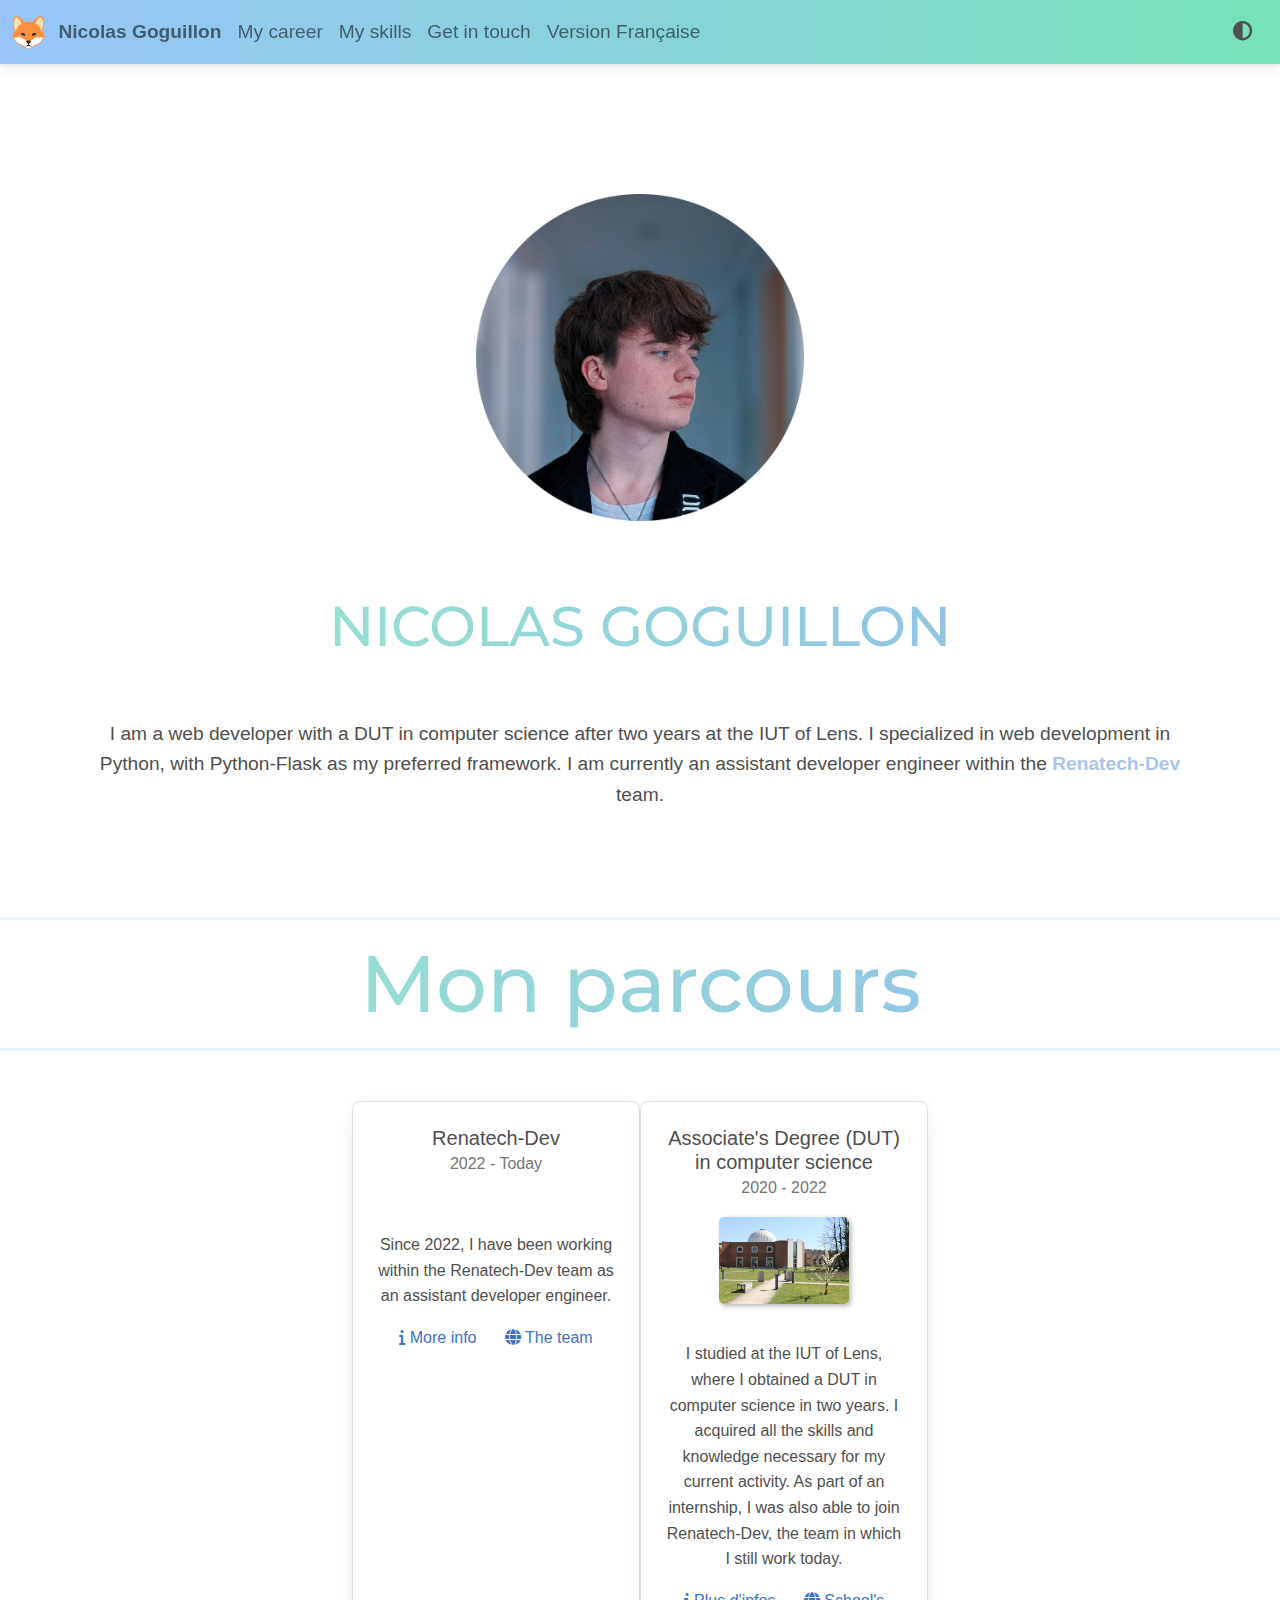
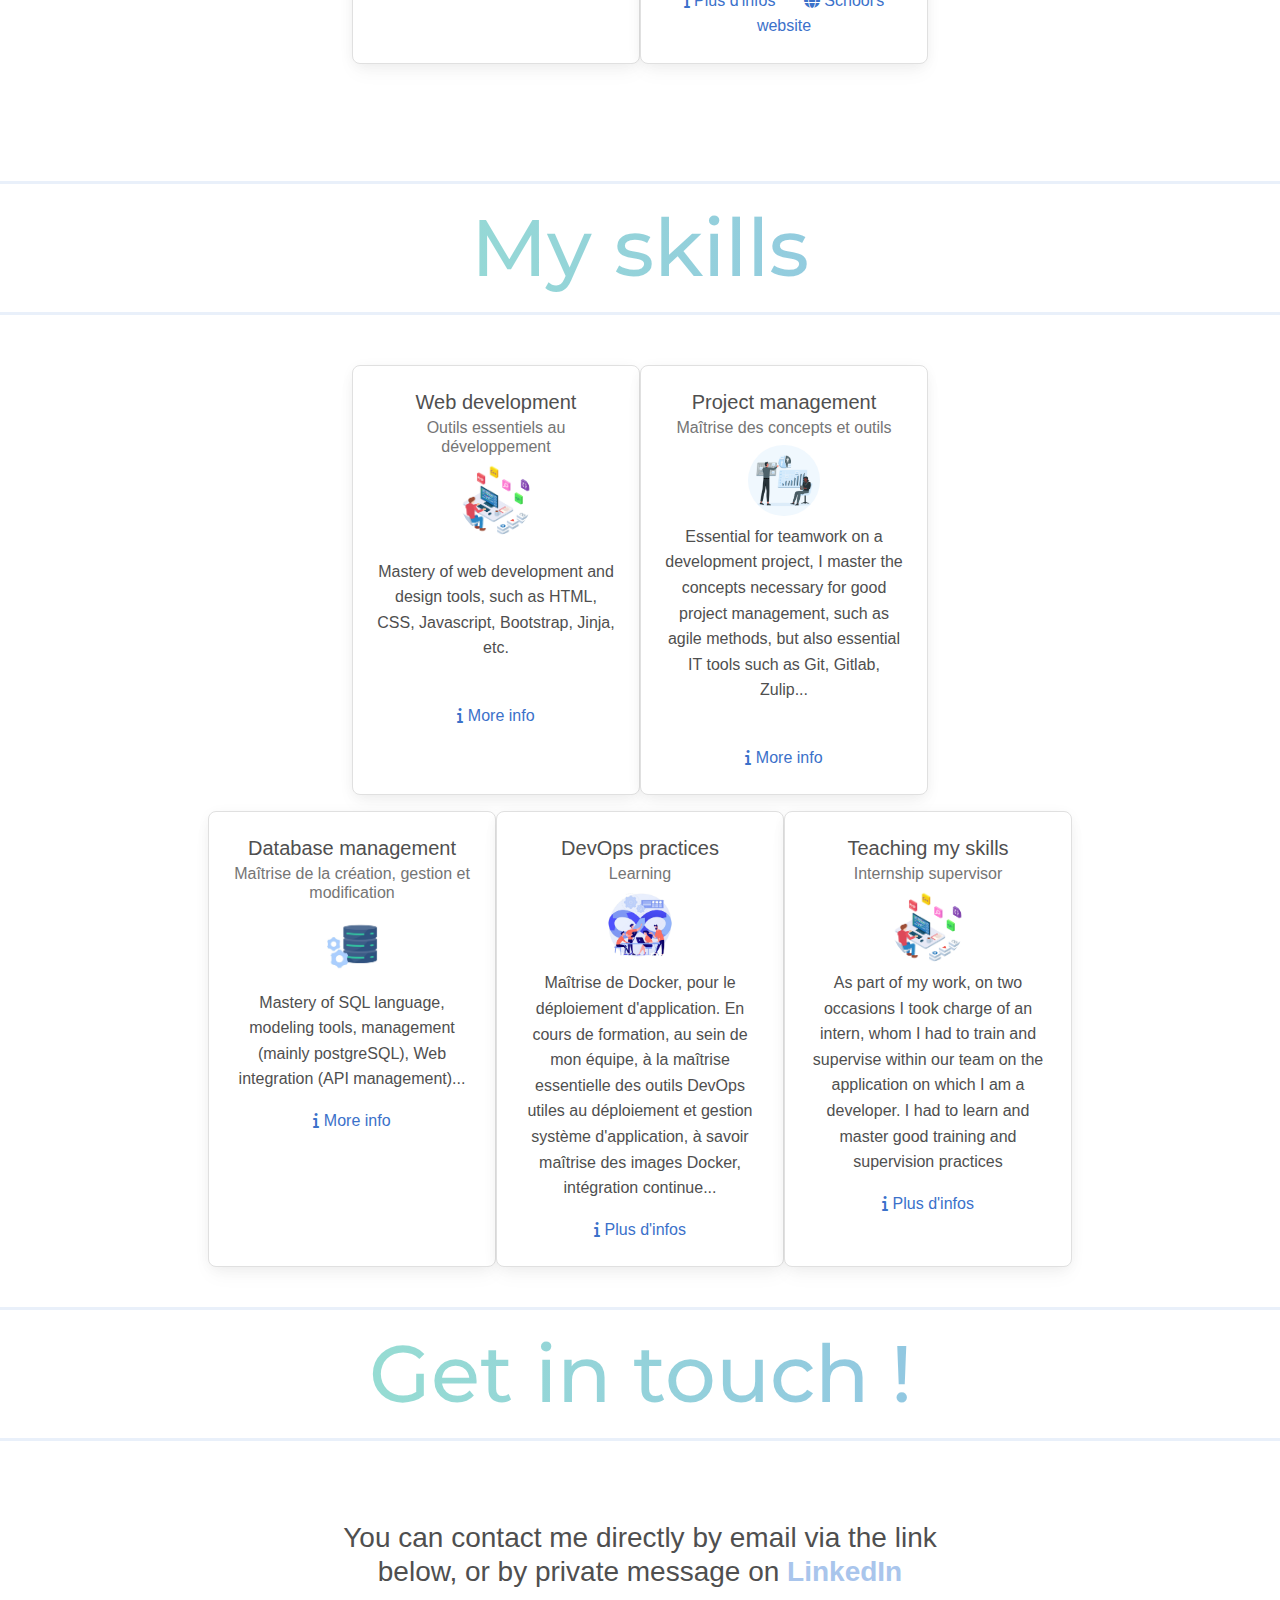
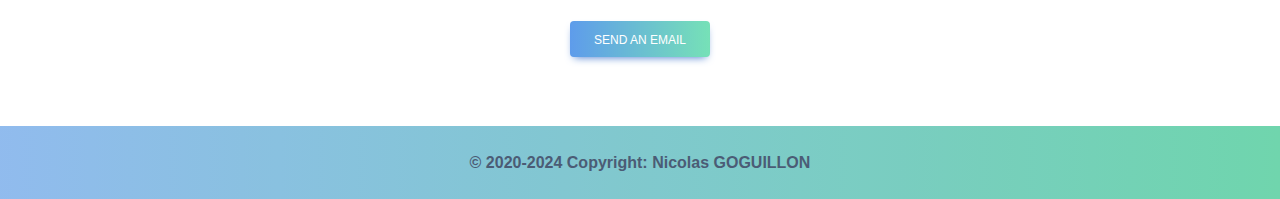
==== commit 738d756b: "profile cropped" ====
--- a/english.html
+++ b/english.html
@@ -131,7 +131,7 @@
              id="rdev-prez-translucent">
             
             <img
-                    src="/portfolio/images/profile.jpg"
+                    src="/portfolio/images/profile.png"
                     height="15"
                     alt="MDB Logo"
                     loading="lazy"
